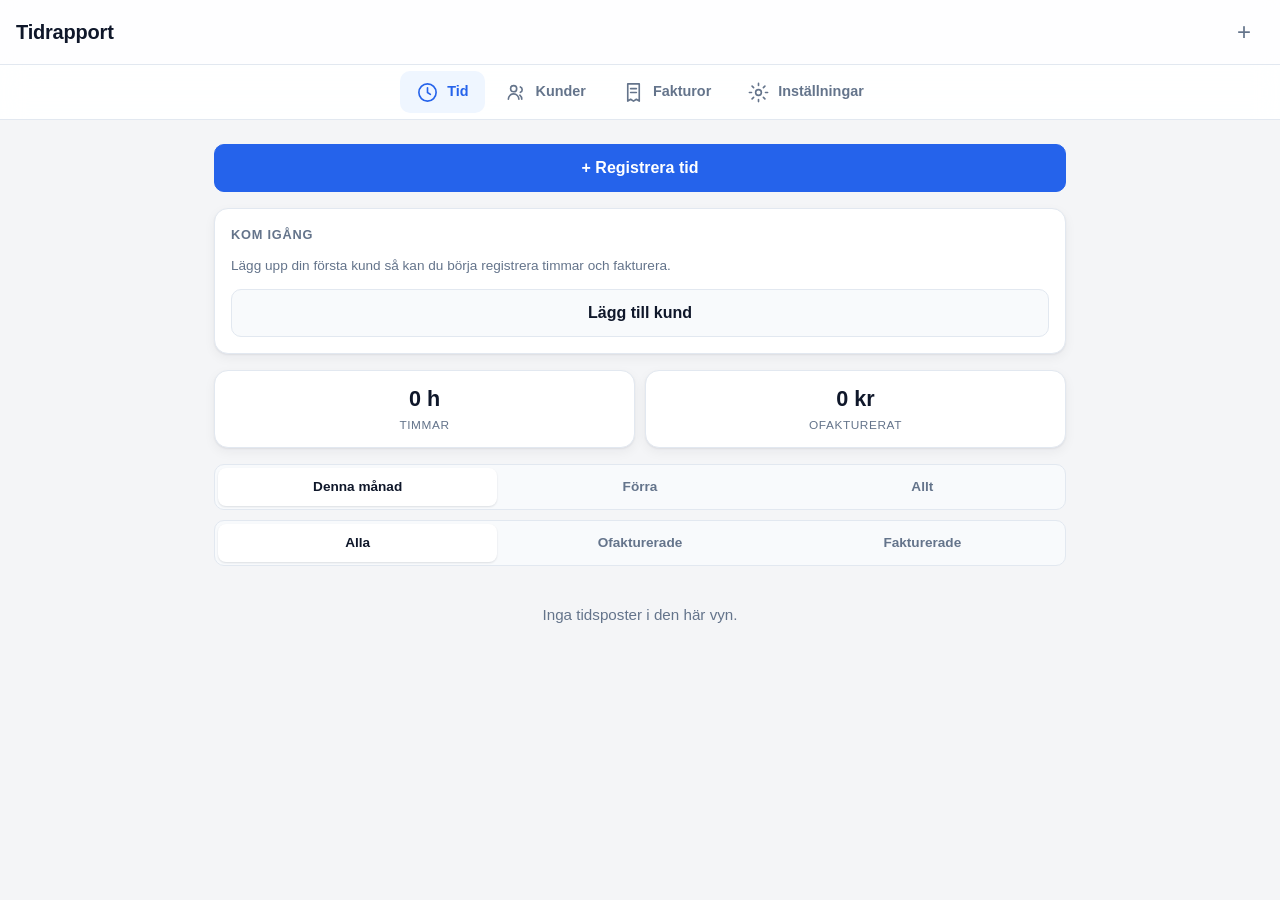
==== index.html @ 3a2ea1b3 "Fakturering: mobilanpassad tidrapport och fakturering Fristaende webbapp utan bygge eller backend. D" ====
<!DOCTYPE html>
<html lang="sv">
<head>
<meta charset="utf-8">
<meta name="viewport" content="width=device-width, initial-scale=1, viewport-fit=cover">
<meta name="theme-color" content="#0f172a">
<meta name="mobile-web-app-capable" content="yes">
<meta name="apple-mobile-web-app-capable" content="yes">
<meta name="apple-mobile-web-app-status-bar-style" content="black-translucent">
<meta name="apple-mobile-web-app-title" content="Fakturering">
<title>Fakturering</title>
<link rel="manifest" href="manifest.json">
<link rel="icon" href="data:image/svg+xml,<svg xmlns='http://www.w3.org/2000/svg' viewBox='0 0 64 64'><rect width='64' height='64' rx='14' fill='%232563eb'/><text x='32' y='45' font-size='38' font-family='sans-serif' font-weight='700' fill='white' text-anchor='middle'>F</text></svg>">
<link rel="stylesheet" href="css/styles.css">
</head>
<body>

<header class="topbar no-print">
  <h1 class="topbar-title" id="topbar-title">Tidrapport</h1>
  <div class="topbar-actions" id="topbar-actions"></div>
</header>

<main id="main" class="no-print"></main>

<nav class="bottomnav no-print" id="tabs">
  <button class="tab" data-view="time" type="button">
    <svg viewBox="0 0 24 24" aria-hidden="true"><circle cx="12" cy="12" r="9"/><path d="M12 7v5l3 2"/></svg>
    <span>Tid</span>
  </button>
  <button class="tab" data-view="clients" type="button">
    <svg viewBox="0 0 24 24" aria-hidden="true"><circle cx="9" cy="8" r="3.2"/><path d="M3.5 19a5.5 5.5 0 0 1 11 0"/><path d="M16 6.2a3 3 0 0 1 0 5.6"/><path d="M17.5 19a5.4 5.4 0 0 0-2-4.2"/></svg>
    <span>Kunder</span>
  </button>
  <button class="tab" data-view="invoices" type="button">
    <svg viewBox="0 0 24 24" aria-hidden="true"><path d="M6 3h12v18l-3-2-3 2-3-2-3 2z"/><path d="M9 8h6M9 12h6"/></svg>
    <span>Fakturor</span>
  </button>
  <button class="tab" data-view="settings" type="button">
    <svg viewBox="0 0 24 24" aria-hidden="true"><circle cx="12" cy="12" r="3"/><path d="M12 2.5v2.2M12 19.3v2.2M21.5 12h-2.2M4.7 12H2.5M18.7 5.3l-1.6 1.6M6.9 17.1l-1.6 1.6M18.7 18.7l-1.6-1.6M6.9 6.9L5.3 5.3"/></svg>
    <span>Inställningar</span>
  </button>
</nav>

<!-- Fakturan renderas hit och är det enda som syns vid utskrift -->
<div id="print-area"></div>

<div id="sheet" class="sheet no-print" hidden>
  <div class="sheet-backdrop" data-close-sheet></div>
  <div class="sheet-panel" role="dialog" aria-modal="true">
    <div class="sheet-head">
      <h2 id="sheet-title"></h2>
      <button class="icon-btn" type="button" data-close-sheet aria-label="Stäng">&times;</button>
    </div>
    <div class="sheet-body" id="sheet-body"></div>
  </div>
</div>

<div id="toast" class="toast no-print" hidden></div>

<script src="js/store.js"></script>
<script src="js/ui.js"></script>
<script src="js/view-time.js"></script>
<script src="js/view-clients.js"></script>
<script src="js/view-invoices.js"></script>
<script src="js/view-settings.js"></script>
<script src="js/app.js"></script>
</body>
</html>
---- css/styles.css ----
/* styles.css - mobil först, skalar upp till desktop. */

:root {
  --bg: #f4f5f7;
  --surface: #ffffff;
  --surface-2: #f8fafc;
  --border: #e2e8f0;
  --text: #0f172a;
  --muted: #64748b;
  --accent: #2563eb;
  --accent-ink: #ffffff;
  --accent-soft: #eff6ff;
  --danger: #dc2626;
  --danger-soft: #fef2f2;
  --ok: #059669;
  --ok-soft: #ecfdf5;
  --warn: #b45309;
  --warn-soft: #fffbeb;
  --radius: 14px;
  --radius-sm: 10px;
  --shadow: 0 1px 2px rgba(15, 23, 42, .06), 0 4px 12px rgba(15, 23, 42, .05);
  --tap: 48px;
  --safe-b: env(safe-area-inset-bottom, 0px);
  --safe-t: env(safe-area-inset-top, 0px);
  --nav-h: 62px;
}

@media (prefers-color-scheme: dark) {
  :root {
    --bg: #0b1120;
    --surface: #151d2e;
    --surface-2: #1b2438;
    --border: #2a3550;
    --text: #e7ecf5;
    --muted: #93a1bb;
    --accent: #4f8cff;
    --accent-ink: #06101f;
    --accent-soft: #16233d;
    --danger: #f87171;
    --danger-soft: #2c1618;
    --ok: #34d399;
    --ok-soft: #10241d;
    --warn: #fbbf24;
    --warn-soft: #2a2210;
    --shadow: 0 1px 2px rgba(0, 0, 0, .4), 0 6px 18px rgba(0, 0, 0, .3);
  }
}

* { box-sizing: border-box; }

html { -webkit-text-size-adjust: 100%; }

body {
  margin: 0;
  background: var(--bg);
  color: var(--text);
  font: 16px/1.5 -apple-system, BlinkMacSystemFont, "Segoe UI", Roboto, "Helvetica Neue", Arial, sans-serif;
  -webkit-font-smoothing: antialiased;
  overscroll-behavior-y: contain;
}

h1, h2, h3 { margin: 0; font-weight: 650; letter-spacing: -.01em; }

/* ---------- Topbar ---------- */

.topbar {
  position: sticky;
  top: 0;
  z-index: 30;
  display: flex;
  align-items: center;
  justify-content: space-between;
  gap: 12px;
  padding: calc(var(--safe-t) + 12px) 16px 12px;
  background: color-mix(in srgb, var(--surface) 88%, transparent);
  backdrop-filter: saturate(180%) blur(12px);
  border-bottom: 1px solid var(--border);
}

.topbar-title { font-size: 1.25rem; }

.topbar-actions { display: flex; gap: 8px; }

/* ---------- Layout ---------- */

main {
  padding: 16px 16px calc(var(--nav-h) + var(--safe-b) + 24px);
  max-width: 900px;
  margin: 0 auto;
}

.card {
  background: var(--surface);
  border: 1px solid var(--border);
  border-radius: var(--radius);
  box-shadow: var(--shadow);
  padding: 16px;
  margin-bottom: 16px;
}

.card-title {
  font-size: .8rem;
  font-weight: 700;
  text-transform: uppercase;
  letter-spacing: .06em;
  color: var(--muted);
  margin-bottom: 12px;
}

.section-title {
  font-size: .8rem;
  font-weight: 700;
  text-transform: uppercase;
  letter-spacing: .06em;
  color: var(--muted);
  margin: 22px 4px 10px;
}

.muted { color: var(--muted); }
.small { font-size: .85rem; }
.right { text-align: right; }
.nowrap { white-space: nowrap; }

.empty {
  text-align: center;
  color: var(--muted);
  padding: 28px 16px;
  font-size: .95rem;
}

/* ---------- Formulär ---------- */

.field { margin-bottom: 14px; }

.field > label {
  display: block;
  font-size: .82rem;
  font-weight: 600;
  color: var(--muted);
  margin-bottom: 6px;
}

input[type="text"], input[type="date"], input[type="number"], input[type="email"],
input[type="tel"], input[type="search"], select, textarea {
  width: 100%;
  min-height: var(--tap);
  padding: 11px 12px;
  font: inherit;
  font-size: 16px; /* hindrar iOS från att zooma vid fokus */
  color: var(--text);
  background: var(--surface-2);
  border: 1px solid var(--border);
  border-radius: var(--radius-sm);
  appearance: none;
}

textarea { min-height: 84px; resize: vertical; line-height: 1.45; }

select {
  background-image: url("data:image/svg+xml,%3Csvg xmlns='http://www.w3.org/2000/svg' viewBox='0 0 12 8'%3E%3Cpath d='M1 1.5 6 6.5l5-5' stroke='%2364748b' stroke-width='1.6' fill='none' stroke-linecap='round'/%3E%3C/svg%3E");
  background-repeat: no-repeat;
  background-position: right 14px center;
  background-size: 12px;
  padding-right: 38px;
}

input:focus, select:focus, textarea:focus {
  outline: none;
  border-color: var(--accent);
  box-shadow: 0 0 0 3px color-mix(in srgb, var(--accent) 22%, transparent);
}

.row { display: flex; gap: 10px; }
.row > * { flex: 1; min-width: 0; }

.check {
  display: flex;
  align-items: center;
  gap: 10px;
  min-height: var(--tap);
  font-size: .95rem;
}

.check input { width: 22px; height: 22px; min-height: 0; flex: 0 0 auto; accent-color: var(--accent); }

/* ---------- Knappar ---------- */

.btn {
  display: inline-flex;
  align-items: center;
  justify-content: center;
  gap: 8px;
  min-height: var(--tap);
  padding: 0 18px;
  font: inherit;
  font-weight: 600;
  color: var(--text);
  background: var(--surface-2);
  border: 1px solid var(--border);
  border-radius: var(--radius-sm);
  cursor: pointer;
  -webkit-tap-highlight-color: transparent;
  touch-action: manipulation;
}

.btn:active { transform: scale(.985); }

.btn-primary {
  background: var(--accent);
  border-color: var(--accent);
  color: var(--accent-ink);
}

.btn-danger { color: var(--danger); border-color: color-mix(in srgb, var(--danger) 40%, var(--border)); background: var(--danger-soft); }
.btn-ghost { background: transparent; border-color: transparent; }
.btn-block { display: flex; width: 100%; }
.btn-sm { min-height: 38px; padding: 0 12px; font-size: .85rem; }
.btn:disabled { opacity: .45; cursor: not-allowed; }

.btn-row { display: flex; gap: 10px; flex-wrap: wrap; }
.btn-row > .btn { flex: 1 1 auto; }

.icon-btn {
  display: inline-flex;
  align-items: center;
  justify-content: center;
  width: 40px;
  height: 40px;
  font-size: 1.5rem;
  line-height: 1;
  color: var(--muted);
  background: transparent;
  border: none;
  border-radius: 10px;
  cursor: pointer;
}

/* Snabbknappar för timmar */
.quick {
  display: flex;
  gap: 6px;
  margin-top: 8px;
}

.quick button {
  flex: 1 1 0;
  min-width: 0;
  min-height: 44px;
  padding: 0 4px;
  font: inherit;
  font-weight: 600;
  font-size: .88rem;
  color: var(--accent);
  background: var(--accent-soft);
  border: 1px solid color-mix(in srgb, var(--accent) 25%, transparent);
  border-radius: var(--radius-sm);
  cursor: pointer;
  white-space: nowrap;
}

/* Periodknappar har text i stället för siffror och får ta den plats de behöver */
.quick-periods button {
  flex: 1 1 auto;
  padding: 0 10px;
  font-size: .82rem;
}

/* Rensa-knappen ska inte se ut som en snabbknapp för timmar */
.quick button[data-clear] {
  flex: 0 0 46px;
  color: var(--muted);
  background: var(--surface-2);
  border-color: var(--border);
}

/* Segmenterad kontroll (filter) */
.seg {
  display: flex;
  background: var(--surface-2);
  border: 1px solid var(--border);
  border-radius: var(--radius-sm);
  padding: 3px;
  gap: 3px;
}

.seg button {
  flex: 1;
  min-height: 38px;
  font: inherit;
  font-size: .85rem;
  font-weight: 600;
  color: var(--muted);
  background: transparent;
  border: none;
  border-radius: 8px;
  cursor: pointer;
  white-space: nowrap;
}

.seg button[aria-pressed="true"] {
  background: var(--surface);
  color: var(--text);
  box-shadow: 0 1px 2px rgba(15, 23, 42, .12);
}

/* ---------- Listor ---------- */

.list { display: flex; flex-direction: column; gap: 10px; }

.item {
  display: block;
  width: 100%;
  text-align: left;
  font: inherit;
  color: inherit;
  background: var(--surface);
  border: 1px solid var(--border);
  border-radius: var(--radius);
  box-shadow: var(--shadow);
  padding: 13px 14px;
  cursor: pointer;
  -webkit-tap-highlight-color: transparent;
}

.item:active { background: var(--surface-2); }

.item-top {
  display: flex;
  align-items: baseline;
  justify-content: space-between;
  gap: 10px;
}

.item-title { font-weight: 650; }
.item-amount { font-weight: 700; font-variant-numeric: tabular-nums; white-space: nowrap; }

.item-sub {
  display: flex;
  align-items: center;
  gap: 8px;
  flex-wrap: wrap;
  color: var(--muted);
  font-size: .84rem;
  margin-top: 3px;
}

.item-comment {
  margin-top: 7px;
  font-size: .92rem;
  color: var(--text);
  white-space: pre-wrap;
  overflow-wrap: anywhere;
}

.dot { color: var(--border); }

/* ---------- Badges ---------- */

.badge {
  display: inline-block;
  padding: 2px 8px;
  border-radius: 999px;
  font-size: .72rem;
  font-weight: 700;
  letter-spacing: .02em;
  white-space: nowrap;
}

.badge-ok { background: var(--ok-soft); color: var(--ok); }
.badge-warn { background: var(--warn-soft); color: var(--warn); }
.badge-muted { background: var(--surface-2); color: var(--muted); }
.badge-accent { background: var(--accent-soft); color: var(--accent); }
.badge-danger { background: var(--danger-soft); color: var(--danger); }

/* ---------- Summering ---------- */

.totals {
  background: var(--surface);
  border: 1px solid var(--border);
  border-radius: var(--radius);
  box-shadow: var(--shadow);
  padding: 14px 16px;
  margin-bottom: 16px;
}

.totals-row {
  display: flex;
  justify-content: space-between;
  gap: 12px;
  padding: 4px 0;
  font-variant-numeric: tabular-nums;
}

.totals-row.grand {
  border-top: 1px solid var(--border);
  margin-top: 8px;
  padding-top: 10px;
  font-weight: 700;
  font-size: 1.05rem;
}

.stats { display: flex; gap: 10px; margin-bottom: 16px; }

.stat {
  flex: 1;
  background: var(--surface);
  border: 1px solid var(--border);
  border-radius: var(--radius);
  box-shadow: var(--shadow);
  padding: 12px;
  text-align: center;
}

.stat-value { font-size: 1.35rem; font-weight: 700; font-variant-numeric: tabular-nums; }
.stat-label { font-size: .74rem; color: var(--muted); text-transform: uppercase; letter-spacing: .05em; margin-top: 2px; }

/* ---------- Bottenmeny ---------- */

.bottomnav {
  position: fixed;
  left: 0;
  right: 0;
  bottom: 0;
  z-index: 40;
  display: flex;
  padding-bottom: var(--safe-b);
  background: color-mix(in srgb, var(--surface) 92%, transparent);
  backdrop-filter: saturate(180%) blur(12px);
  border-top: 1px solid var(--border);
}

.bottomnav .tab {
  flex: 1;
  display: flex;
  flex-direction: column;
  align-items: center;
  justify-content: center;
  gap: 3px;
  height: var(--nav-h);
  font: inherit;
  font-size: .68rem;
  font-weight: 600;
  color: var(--muted);
  background: none;
  border: none;
  cursor: pointer;
  -webkit-tap-highlight-color: transparent;
}

.bottomnav .tab svg {
  width: 23px;
  height: 23px;
  fill: none;
  stroke: currentColor;
  stroke-width: 1.7;
  stroke-linecap: round;
  stroke-linejoin: round;
}

.bottomnav .tab[aria-current="page"] { color: var(--accent); }

/* ---------- Bottom sheet ---------- */

.sheet { position: fixed; inset: 0; z-index: 60; }

.sheet-backdrop { position: absolute; inset: 0; background: rgba(15, 23, 42, .45); }

.sheet-panel {
  position: absolute;
  left: 0;
  right: 0;
  bottom: 0;
  max-height: 92vh;
  display: flex;
  flex-direction: column;
  background: var(--surface);
  border-radius: 20px 20px 0 0;
  animation: sheet-up .22s ease-out;
}

@keyframes sheet-up { from { transform: translateY(100%); } }

@media (prefers-reduced-motion: reduce) {
  .sheet-panel { animation: none; }
}

.sheet-head {
  display: flex;
  align-items: center;
  justify-content: space-between;
  gap: 12px;
  padding: 14px 12px 12px 18px;
  border-bottom: 1px solid var(--border);
}

.sheet-head h2 { font-size: 1.05rem; }

.sheet-body {
  padding: 16px 16px calc(var(--safe-b) + 20px);
  overflow-y: auto;
  -webkit-overflow-scrolling: touch;
}

/* ---------- Toast ---------- */

.toast {
  position: fixed;
  left: 50%;
  transform: translateX(-50%);
  bottom: calc(var(--nav-h) + var(--safe-b) + 16px);
  z-index: 80;
  max-width: calc(100vw - 32px);
  padding: 11px 18px;
  background: #0f172a;
  color: #fff;
  border-radius: 999px;
  font-size: .9rem;
  font-weight: 600;
  box-shadow: 0 8px 24px rgba(0, 0, 0, .3);
}

.toast.err { background: var(--danger); }

/* ---------- Faktura (skärm + utskrift) ---------- */

#print-area { display: none; }

.invoice {
  background: #fff;
  color: #0f172a;
  padding: 16px;
  border-radius: var(--radius);
  border: 1px solid var(--border);
  font-size: .9rem;
}

.inv-head { display: flex; justify-content: space-between; gap: 18px; flex-wrap: wrap; }
.inv-head h2 { font-size: 1.5rem; letter-spacing: -.02em; }
.inv-from { font-size: .82rem; line-height: 1.5; }
.inv-meta { font-size: .82rem; line-height: 1.7; }
.inv-meta b { display: inline-block; min-width: 110px; }

.inv-parties { display: flex; gap: 24px; flex-wrap: wrap; margin: 22px 0 16px; }
.inv-party { flex: 1 1 220px; }
.inv-party .lbl { font-size: .68rem; text-transform: uppercase; letter-spacing: .08em; color: #64748b; margin-bottom: 4px; }

/* På mobilskärm får tabellen skrolla i sidled i stället för att klippas. */
.inv-table-wrap {
  margin-top: 10px;
  overflow-x: auto;
  -webkit-overflow-scrolling: touch;
}

.inv-table { width: 100%; min-width: 480px; border-collapse: collapse; font-size: .84rem; }
.inv-table th {
  text-align: left;
  font-size: .68rem;
  text-transform: uppercase;
  letter-spacing: .06em;
  color: #64748b;
  border-bottom: 1.5px solid #cbd5e1;
  padding: 7px 6px;
}
.inv-table td { padding: 7px 6px; border-bottom: 1px solid #e2e8f0; vertical-align: top; }
.inv-table .num { text-align: right; font-variant-numeric: tabular-nums; white-space: nowrap; }
.inv-table .desc { overflow-wrap: break-word; }

.inv-sum { margin-left: auto; margin-top: 14px; width: 260px; max-width: 100%; font-size: .86rem; }
.inv-sum-row { display: flex; justify-content: space-between; padding: 4px 6px; font-variant-numeric: tabular-nums; }
.inv-sum-row.total { border-top: 1.5px solid #cbd5e1; margin-top: 5px; padding-top: 9px; font-weight: 700; font-size: 1rem; }

.inv-foot {
  margin-top: 26px;
  padding-top: 14px;
  border-top: 1px solid #e2e8f0;
  font-size: .76rem;
  color: #475569;
  line-height: 1.6;
  display: flex;
  gap: 24px;
  flex-wrap: wrap;
}
.inv-foot > div { flex: 1 1 180px; }

.inv-note { margin-top: 14px; font-size: .82rem; white-space: pre-wrap; }

/* ---------- Desktop ---------- */

@media (min-width: 768px) {
  main { padding: 24px 24px 40px; }

  .bottomnav {
    position: sticky;
    top: 0;
    bottom: auto;
    justify-content: center;
    gap: 4px;
    padding: 6px 12px;
    border-top: none;
    border-bottom: 1px solid var(--border);
    order: -1;
  }

  .bottomnav .tab {
    flex: 0 0 auto;
    flex-direction: row;
    gap: 8px;
    height: 42px;
    padding: 0 16px;
    border-radius: 10px;
    font-size: .9rem;
  }

  .bottomnav .tab[aria-current="page"] { background: var(--accent-soft); }

  body { display: flex; flex-direction: column; min-height: 100vh; }
  .topbar { order: -2; }
  main { order: 1; width: 100%; }

  .toast { bottom: 24px; }

  .sheet-panel {
    left: 50%;
    bottom: auto;
    top: 50%;
    transform: translate(-50%, -50%);
    width: min(620px, calc(100vw - 48px));
    max-height: 86vh;
    border-radius: 18px;
    animation: none;
  }

  .invoice { padding: 40px; }
}

/* ---------- Utskrift ---------- */

@media print {
  .no-print, .topbar, .bottomnav, main, .toast, .sheet { display: none !important; }

  body { background: #fff; }

  #print-area { display: block !important; }

  .invoice {
    border: none;
    border-radius: 0;
    padding: 0;
    font-size: 10.5pt;
    color: #000;
  }

  .inv-table-wrap { overflow: visible; }
  .inv-table { min-width: 0; page-break-inside: auto; }
  .inv-table tr { page-break-inside: avoid; }
  .inv-sum, .inv-foot { page-break-inside: avoid; }

  @page { margin: 16mm; }
}
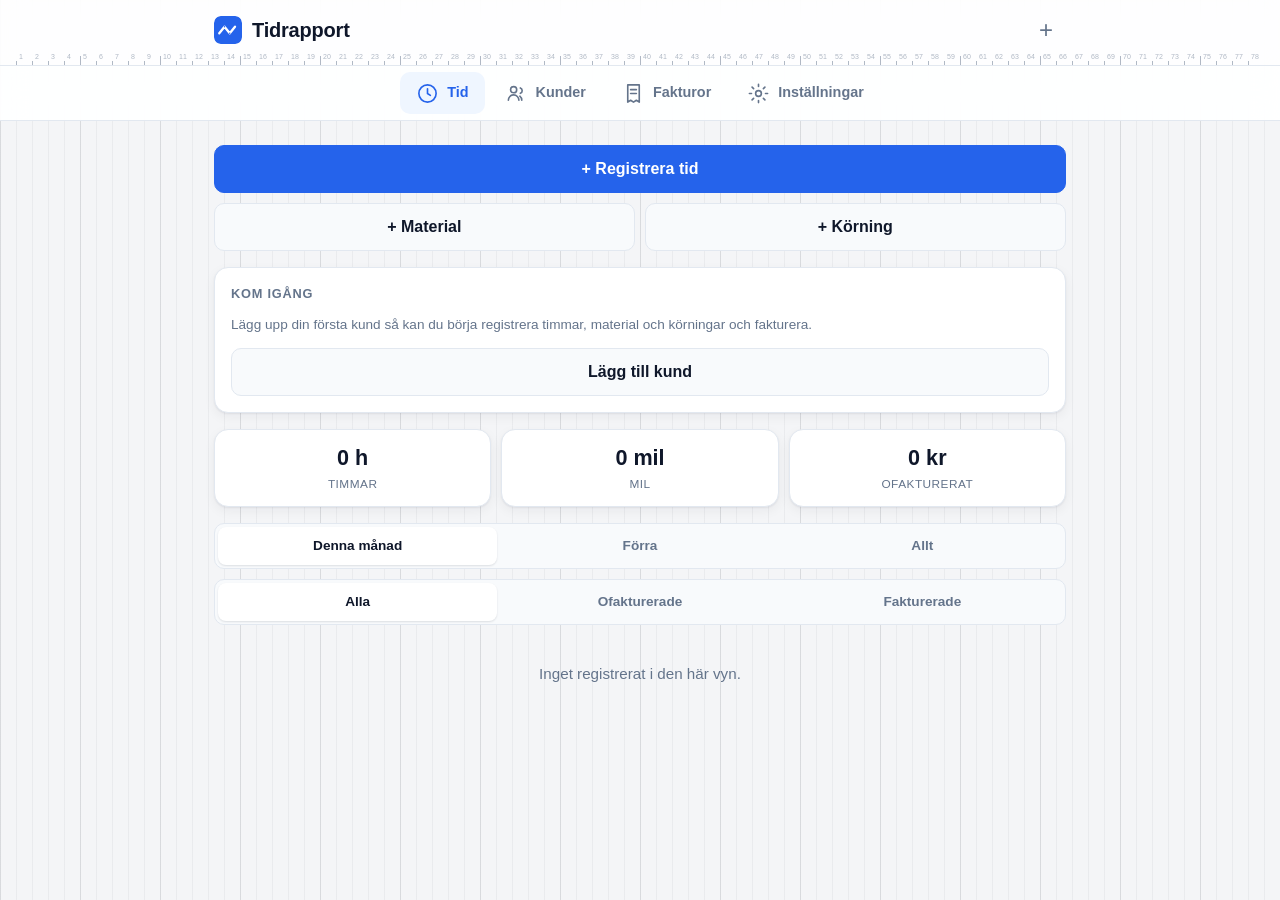
==== commit 0f190b31: "Ge appen tumstockens ansikte: markesikon och genomgaende linjal Headern har fatt appmarket och en li" ====
--- a/index.html
+++ b/index.html
@@ -7,17 +7,23 @@
 <meta name="mobile-web-app-capable" content="yes">
 <meta name="apple-mobile-web-app-capable" content="yes">
 <meta name="apple-mobile-web-app-status-bar-style" content="black-translucent">
-<meta name="apple-mobile-web-app-title" content="Fakturering">
-<title>Fakturering</title>
+<meta name="apple-mobile-web-app-title" content="Timstock">
+<meta name="description" content="Timmar, kommentarer och fakturor — ute på fältet.">
+<title>Timstock</title>
 <link rel="manifest" href="manifest.json">
-<link rel="icon" href="data:image/svg+xml,<svg xmlns='http://www.w3.org/2000/svg' viewBox='0 0 64 64'><rect width='64' height='64' rx='14' fill='%232563eb'/><text x='32' y='45' font-size='38' font-family='sans-serif' font-weight='700' fill='white' text-anchor='middle'>F</text></svg>">
+<link rel="icon" href="icon.svg" type="image/svg+xml">
+<link rel="apple-touch-icon" href="icon.svg">
 <link rel="stylesheet" href="css/styles.css">
 </head>
 <body>
 
 <header class="topbar no-print">
-  <h1 class="topbar-title" id="topbar-title">Tidrapport</h1>
-  <div class="topbar-actions" id="topbar-actions"></div>
+  <div class="topbar-row">
+    <img class="topbar-mark" src="icon.svg" alt="" width="28" height="28">
+    <h1 class="topbar-title" id="topbar-title">Tidrapport</h1>
+    <div class="topbar-actions" id="topbar-actions"></div>
+  </div>
+  <div class="topbar-ruler" id="topbar-ruler" aria-hidden="true"></div>
 </header>
 
 <main id="main" class="no-print"></main>
--- a/css/styles.css
+++ b/css/styles.css
@@ -19,6 +19,8 @@
   --radius: 14px;
   --radius-sm: 10px;
   --shadow: 0 1px 2px rgba(15, 23, 42, .06), 0 4px 12px rgba(15, 23, 42, .05);
+  --rule: rgba(15, 23, 42, .045);
+  --rule-strong: rgba(15, 23, 42, .08);
   --tap: 48px;
   --safe-b: env(safe-area-inset-bottom, 0px);
   --safe-t: env(safe-area-inset-top, 0px);
@@ -42,6 +44,8 @@
     --ok-soft: #10241d;
     --warn: #fbbf24;
     --warn-soft: #2a2210;
+    --rule: rgba(231, 236, 245, .04);
+    --rule-strong: rgba(231, 236, 245, .075);
     --shadow: 0 1px 2px rgba(0, 0, 0, .4), 0 6px 18px rgba(0, 0, 0, .3);
   }
 }
@@ -50,9 +54,18 @@
 
 html { -webkit-text-size-adjust: 100%; }
 
+/* Tumstocksstrecken fortsätter ner genom sidan. Samma indelning som linjalen
+   i headern: 23 fält, vart femte streck kraftigare. Fäst mot vyn så att
+   linjerna står stilla när innehållet rullar. */
 body {
   margin: 0;
-  background: var(--bg);
+  background-color: var(--bg);
+  background-image:
+    linear-gradient(to right, var(--rule-strong) 0 1px, transparent 1px),
+    linear-gradient(to right, var(--rule) 0 1px, transparent 1px);
+  background-size: 80px 100%, 16px 100%;
+  background-position: 80px 0, 16px 0;
+  background-attachment: fixed;
   color: var(--text);
   font: 16px/1.5 -apple-system, BlinkMacSystemFont, "Segoe UI", Roboto, "Helvetica Neue", Arial, sans-serif;
   -webkit-font-smoothing: antialiased;
@@ -67,19 +80,62 @@
   position: sticky;
   top: 0;
   z-index: 30;
-  display: flex;
-  align-items: center;
-  justify-content: space-between;
-  gap: 12px;
-  padding: calc(var(--safe-t) + 12px) 16px 12px;
+  padding: calc(var(--safe-t) + 10px) 0 0;
   background: color-mix(in srgb, var(--surface) 88%, transparent);
   backdrop-filter: saturate(180%) blur(12px);
   border-bottom: 1px solid var(--border);
 }
 
-.topbar-title { font-size: 1.25rem; }
+.topbar-row {
+  display: flex;
+  align-items: center;
+  gap: 10px;
+  padding: 0 16px 3px;
+}
+
+.topbar-mark { flex: 0 0 auto; border-radius: 7px; display: block; }
+
+.topbar-title { flex: 1; font-size: 1.25rem; min-width: 0; }
 
 .topbar-actions { display: flex; gap: 8px; }
+
+/* Tumstocksskala längs nederkanten — samma indelning som bakgrundens streck,
+   så att headern blir toppen på en genomgående skala. Ren dekor. */
+.topbar-ruler {
+  display: flex;
+  height: 12px;
+  padding: 0 16px;
+  opacity: .5;
+  overflow: hidden;
+}
+
+/* Fast delning om 16 px — hur lång linjalen blir avgörs av skärmen,
+   precis som när man viker ut en tumstock. */
+.topbar-ruler span {
+  position: relative;
+  flex: 0 0 16px;
+  width: 16px;
+  padding: 0 0 5px 3px;
+  align-self: flex-end;
+  font-size: 7px;
+  line-height: 1;
+  color: var(--muted);
+  font-variant-numeric: tabular-nums;
+}
+
+/* Strecken går ned till headerns underkant, som mätkanten på en tumstock. */
+.topbar-ruler span::before {
+  content: '';
+  position: absolute;
+  left: 0;
+  bottom: 0;
+  width: 1px;
+  height: 4px;
+  background: var(--muted);
+}
+
+/* Var femte streck är längre, precis som på en riktig. */
+.topbar-ruler span:nth-child(5n)::before { height: 9px; }
 
 /* ---------- Layout ---------- */
 
@@ -371,6 +427,13 @@
 .badge-muted { background: var(--surface-2); color: var(--muted); }
 .badge-accent { background: var(--accent-soft); color: var(--accent); }
 .badge-danger { background: var(--danger-soft); color: var(--danger); }
+.badge-material { background: var(--warn-soft); color: var(--warn); }
+.badge-trip { background: var(--ok-soft); color: var(--ok); }
+.badge-fixed { background: var(--accent-soft); color: var(--accent); }
+.badge-ata { background: var(--warn-soft); color: var(--warn); border: 1px solid currentColor; }
+
+.ok-text { color: var(--ok); font-weight: 600; }
+.warn-text { color: var(--danger); font-weight: 600; }
 
 /* ---------- Summering ---------- */
 
@@ -399,20 +462,45 @@
   font-size: 1.05rem;
 }
 
-.stats { display: flex; gap: 10px; margin-bottom: 16px; }
+.stats { display: flex; gap: 8px; margin-bottom: 16px; }
 
 .stat {
   flex: 1;
+  min-width: 0;
   background: var(--surface);
   border: 1px solid var(--border);
   border-radius: var(--radius);
   box-shadow: var(--shadow);
-  padding: 12px;
+  padding: 11px 6px;
   text-align: center;
 }
 
-.stat-value { font-size: 1.35rem; font-weight: 700; font-variant-numeric: tabular-nums; }
-.stat-label { font-size: .74rem; color: var(--muted); text-transform: uppercase; letter-spacing: .05em; margin-top: 2px; }
+.stat-value { font-size: 1.05rem; font-weight: 700; font-variant-numeric: tabular-nums; }
+.stat-label { font-size: .68rem; color: var(--muted); text-transform: uppercase; letter-spacing: .04em; margin-top: 2px; }
+
+/* Hopfällbar hjälpberäkning i materialformuläret */
+.calc {
+  border: 1px solid var(--border);
+  border-radius: var(--radius-sm);
+  background: var(--surface-2);
+  padding: 0 12px;
+  margin-bottom: 14px;
+}
+
+.calc > summary {
+  min-height: var(--tap);
+  display: flex;
+  align-items: center;
+  font-size: .9rem;
+  font-weight: 600;
+  color: var(--accent);
+  cursor: pointer;
+  list-style: none;
+}
+
+.calc > summary::-webkit-details-marker { display: none; }
+.calc > summary::before { content: '+'; margin-right: 8px; font-size: 1.1rem; }
+.calc[open] > summary::before { content: '−'; }
 
 /* ---------- Bottenmeny ---------- */
 
@@ -589,6 +677,21 @@
 @media (min-width: 768px) {
   main { padding: 24px 24px 40px; }
 
+  /* Rubriken följer innehållets bredd. Linjalen fortsätter över hela skärmen
+     så att den håller sig i takt med bakgrundens streck. */
+  .topbar-row {
+    width: 100%;
+    max-width: 900px;
+    margin: 0 auto;
+    padding-left: 24px;
+    padding-right: 24px;
+  }
+
+  .stats { gap: 10px; }
+  .stat { padding: 12px; }
+  .stat-value { font-size: 1.35rem; }
+  .stat-label { font-size: .74rem; }
+
   .bottomnav {
     position: sticky;
     top: 0;
@@ -638,7 +741,7 @@
 @media print {
   .no-print, .topbar, .bottomnav, main, .toast, .sheet { display: none !important; }
 
-  body { background: #fff; }
+  body { background: #fff; background-image: none; }
 
   #print-area { display: block !important; }
 
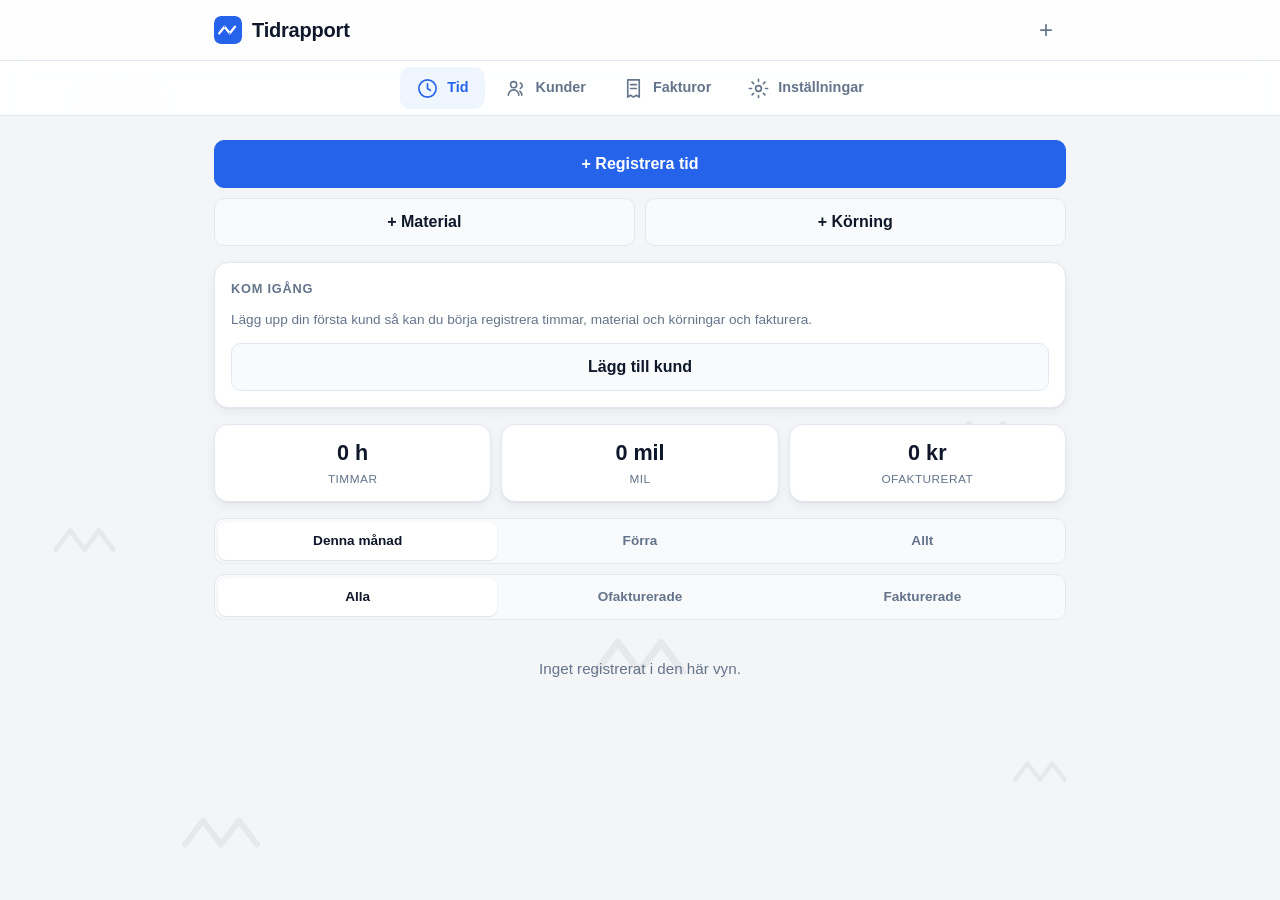
==== commit 1b7603fa: "Byt ut linjalen mot svavande tumstockar i bakgrunden Linjalskalan i headern och strecken genom sidan" ====
--- a/index.html
+++ b/index.html
@@ -17,13 +17,14 @@
 </head>
 <body>
 
+<div class="backdrop no-print" id="backdrop" aria-hidden="true"></div>
+
 <header class="topbar no-print">
   <div class="topbar-row">
     <img class="topbar-mark" src="icon.svg" alt="" width="28" height="28">
     <h1 class="topbar-title" id="topbar-title">Tidrapport</h1>
     <div class="topbar-actions" id="topbar-actions"></div>
   </div>
-  <div class="topbar-ruler" id="topbar-ruler" aria-hidden="true"></div>
 </header>
 
 <main id="main" class="no-print"></main>
--- a/css/styles.css
+++ b/css/styles.css
@@ -19,8 +19,7 @@
   --radius: 14px;
   --radius-sm: 10px;
   --shadow: 0 1px 2px rgba(15, 23, 42, .06), 0 4px 12px rgba(15, 23, 42, .05);
-  --rule: rgba(15, 23, 42, .045);
-  --rule-strong: rgba(15, 23, 42, .08);
+  --backdrop-ink: rgba(15, 23, 42, .055);
   --tap: 48px;
   --safe-b: env(safe-area-inset-bottom, 0px);
   --safe-t: env(safe-area-inset-top, 0px);
@@ -44,28 +43,23 @@
     --ok-soft: #10241d;
     --warn: #fbbf24;
     --warn-soft: #2a2210;
-    --rule: rgba(231, 236, 245, .04);
-    --rule-strong: rgba(231, 236, 245, .075);
+    --backdrop-ink: rgba(231, 236, 245, .06);
     --shadow: 0 1px 2px rgba(0, 0, 0, .4), 0 6px 18px rgba(0, 0, 0, .3);
   }
 }
 
 * { box-sizing: border-box; }
 
-html { -webkit-text-size-adjust: 100%; }
-
-/* Tumstocksstrecken fortsätter ner genom sidan. Samma indelning som linjalen
-   i headern: 23 fält, vart femte streck kraftigare. Fäst mot vyn så att
-   linjerna står stilla när innehållet rullar. */
+/* Bakgrundsfärgen ligger på html så att tumstockarna kan placeras bakom
+   innehållet utan att målas över av body. */
+html {
+  -webkit-text-size-adjust: 100%;
+  background: var(--bg);
+}
+
 body {
   margin: 0;
-  background-color: var(--bg);
-  background-image:
-    linear-gradient(to right, var(--rule-strong) 0 1px, transparent 1px),
-    linear-gradient(to right, var(--rule) 0 1px, transparent 1px);
-  background-size: 80px 100%, 16px 100%;
-  background-position: 80px 0, 16px 0;
-  background-attachment: fixed;
+  background: transparent;
   color: var(--text);
   font: 16px/1.5 -apple-system, BlinkMacSystemFont, "Segoe UI", Roboto, "Helvetica Neue", Arial, sans-serif;
   -webkit-font-smoothing: antialiased;
@@ -80,7 +74,7 @@
   position: sticky;
   top: 0;
   z-index: 30;
-  padding: calc(var(--safe-t) + 10px) 0 0;
+  padding: calc(var(--safe-t) + 10px) 0 10px;
   background: color-mix(in srgb, var(--surface) 88%, transparent);
   backdrop-filter: saturate(180%) blur(12px);
   border-bottom: 1px solid var(--border);
@@ -90,7 +84,7 @@
   display: flex;
   align-items: center;
   gap: 10px;
-  padding: 0 16px 3px;
+  padding: 0 16px;
 }
 
 .topbar-mark { flex: 0 0 auto; border-radius: 7px; display: block; }
@@ -99,43 +93,35 @@
 
 .topbar-actions { display: flex; gap: 8px; }
 
-/* Tumstocksskala längs nederkanten — samma indelning som bakgrundens streck,
-   så att headern blir toppen på en genomgående skala. Ren dekor. */
-.topbar-ruler {
-  display: flex;
-  height: 12px;
-  padding: 0 16px;
-  opacity: .5;
+/* ---------- Bakgrund: svävande tumstockar ---------- */
+
+.backdrop {
+  position: fixed;
+  inset: 0;
+  z-index: -1;
   overflow: hidden;
-}
-
-/* Fast delning om 16 px — hur lång linjalen blir avgörs av skärmen,
-   precis som när man viker ut en tumstock. */
-.topbar-ruler span {
-  position: relative;
-  flex: 0 0 16px;
-  width: 16px;
-  padding: 0 0 5px 3px;
-  align-self: flex-end;
-  font-size: 7px;
-  line-height: 1;
-  color: var(--muted);
-  font-variant-numeric: tabular-nums;
-}
-
-/* Strecken går ned till headerns underkant, som mätkanten på en tumstock. */
-.topbar-ruler span::before {
-  content: '';
+  pointer-events: none;
+  color: var(--backdrop-ink);
+}
+
+.backdrop svg {
   position: absolute;
-  left: 0;
-  bottom: 0;
-  width: 1px;
-  height: 4px;
-  background: var(--muted);
-}
-
-/* Var femte streck är längre, precis som på en riktig. */
-.topbar-ruler span:nth-child(5n)::before { height: 9px; }
+  width: var(--w);
+  height: auto;
+  top: var(--y);
+  left: var(--x);
+  animation: drift var(--dur) var(--delay) ease-in-out infinite alternate;
+  will-change: transform;
+}
+
+@keyframes drift {
+  from { transform: rotate(var(--rot)) translateY(0); }
+  to { transform: rotate(calc(var(--rot) + 7deg)) translateY(-22px); }
+}
+
+@media (prefers-reduced-motion: reduce) {
+  .backdrop svg { animation: none; transform: rotate(var(--rot)); }
+}
 
 /* ---------- Layout ---------- */
 
@@ -741,7 +727,7 @@
 @media print {
   .no-print, .topbar, .bottomnav, main, .toast, .sheet { display: none !important; }
 
-  body { background: #fff; background-image: none; }
+  body { background: #fff; }
 
   #print-area { display: block !important; }
 
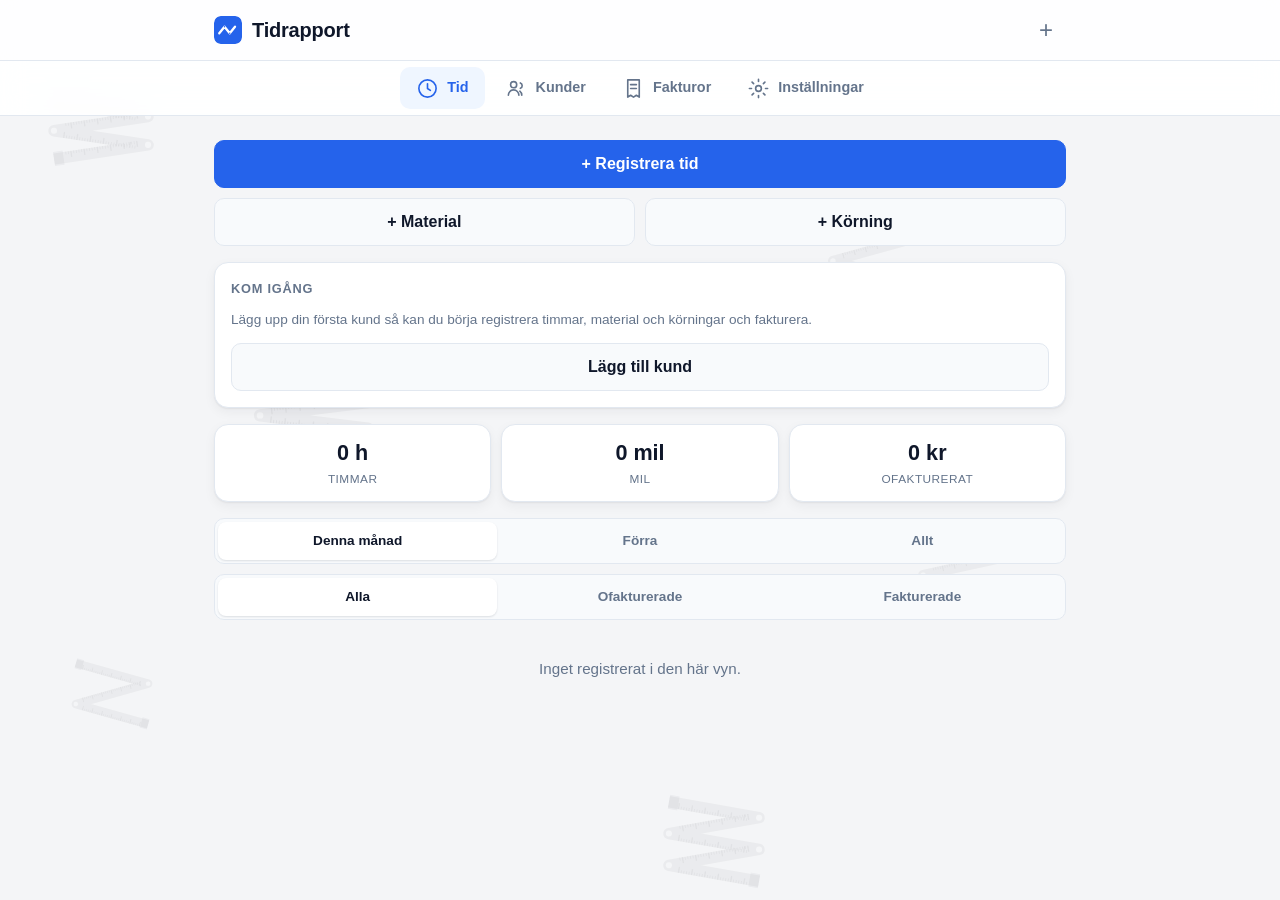
==== commit bf5a3376: "Skicka fakturan som PDF via sms och mejl Fakturan kunde bara skrivas ut - nu bygger appen en riktig " ====
--- a/index.html
+++ b/index.html
@@ -66,6 +66,7 @@
 
 <script src="js/store.js"></script>
 <script src="js/ui.js"></script>
+<script src="js/pdf.js"></script>
 <script src="js/view-time.js"></script>
 <script src="js/view-clients.js"></script>
 <script src="js/view-invoices.js"></script>
--- a/css/styles.css
+++ b/css/styles.css
@@ -19,7 +19,7 @@
   --radius: 14px;
   --radius-sm: 10px;
   --shadow: 0 1px 2px rgba(15, 23, 42, .06), 0 4px 12px rgba(15, 23, 42, .05);
-  --backdrop-ink: rgba(15, 23, 42, .055);
+  --backdrop-ink: rgba(15, 23, 42, .038);
   --tap: 48px;
   --safe-b: env(safe-area-inset-bottom, 0px);
   --safe-t: env(safe-area-inset-top, 0px);
@@ -43,12 +43,15 @@
     --ok-soft: #10241d;
     --warn: #fbbf24;
     --warn-soft: #2a2210;
-    --backdrop-ink: rgba(231, 236, 245, .06);
+    --backdrop-ink: rgba(231, 236, 245, .035);
     --shadow: 0 1px 2px rgba(0, 0, 0, .4), 0 6px 18px rgba(0, 0, 0, .3);
   }
 }
 
 * { box-sizing: border-box; }
+
+/* hidden-attributet ska alltid vinna, aven over regler som satter display. */
+[hidden] { display: none !important; }
 
 /* Bakgrundsfärgen ligger på html så att tumstockarna kan placeras bakom
    innehållet utan att målas över av body. */
@@ -417,6 +420,31 @@
 .badge-trip { background: var(--ok-soft); color: var(--ok); }
 .badge-fixed { background: var(--accent-soft); color: var(--accent); }
 .badge-ata { background: var(--warn-soft); color: var(--warn); border: 1px solid currentColor; }
+.badge-reverse { background: var(--surface-2); color: var(--muted); border: 1px solid currentColor; }
+.badge-rot { background: var(--ok-soft); color: var(--ok); }
+
+/* Forklarande ruta i appen - inte pa fakturan. */
+.notice {
+  margin-top: 10px;
+  padding: 10px 12px;
+  border-radius: var(--radius-sm);
+  border: 1px solid;
+  font-size: .82rem;
+  line-height: 1.5;
+}
+.notice-ok { background: var(--ok-soft); border-color: var(--ok); }
+.notice-warn { background: var(--warn-soft); border-color: var(--warn); }
+
+/* Kvittofotots tumnagel i formularen. */
+.photo-thumb {
+  display: block;
+  max-width: 100%;
+  max-height: 240px;
+  margin-bottom: 10px;
+  border: 1px solid var(--border);
+  border-radius: var(--radius-sm);
+  object-fit: contain;
+}
 
 .ok-text { color: var(--ok); font-weight: 600; }
 .warn-text { color: var(--danger); font-weight: 600; }
@@ -439,6 +467,9 @@
   padding: 4px 0;
   font-variant-numeric: tabular-nums;
 }
+
+/* Beloppet hålls ihop — det är etiketten som får radbrytas. */
+.totals-row > span + span { white-space: nowrap; }
 
 .totals-row.grand {
   border-top: 1px solid var(--border);
@@ -639,8 +670,10 @@
 .inv-table .num { text-align: right; font-variant-numeric: tabular-nums; white-space: nowrap; }
 .inv-table .desc { overflow-wrap: break-word; }
 
-.inv-sum { margin-left: auto; margin-top: 14px; width: 260px; max-width: 100%; font-size: .86rem; }
-.inv-sum-row { display: flex; justify-content: space-between; padding: 4px 6px; font-variant-numeric: tabular-nums; }
+.inv-sum { margin-left: auto; margin-top: 14px; width: 290px; max-width: 100%; font-size: .86rem; }
+.inv-sum-row { display: flex; justify-content: space-between; gap: 10px; padding: 4px 6px; font-variant-numeric: tabular-nums; }
+/* Beloppet ska aldrig brytas over tva rader, hur lang etiketten an ar. */
+.inv-sum-row > span + span { white-space: nowrap; }
 .inv-sum-row.total { border-top: 1.5px solid #cbd5e1; margin-top: 5px; padding-top: 9px; font-weight: 700; font-size: 1rem; }
 
 .inv-foot {
@@ -657,6 +690,18 @@
 .inv-foot > div { flex: 1 1 180px; }
 
 .inv-note { margin-top: 14px; font-size: .82rem; white-space: pre-wrap; }
+
+/* Lagtexter pa fakturan: omvand byggmoms och rotavdrag. Ramen finns for att
+   de inte ska drunkna bland ovriga villkor - de ar formkrav. */
+.inv-flag {
+  margin-top: 14px;
+  padding: 9px 11px;
+  border: 1px solid #94a3b8;
+  border-radius: 6px;
+  font-size: .8rem;
+  line-height: 1.5;
+  page-break-inside: avoid;
+}
 
 /* ---------- Desktop ---------- */
 
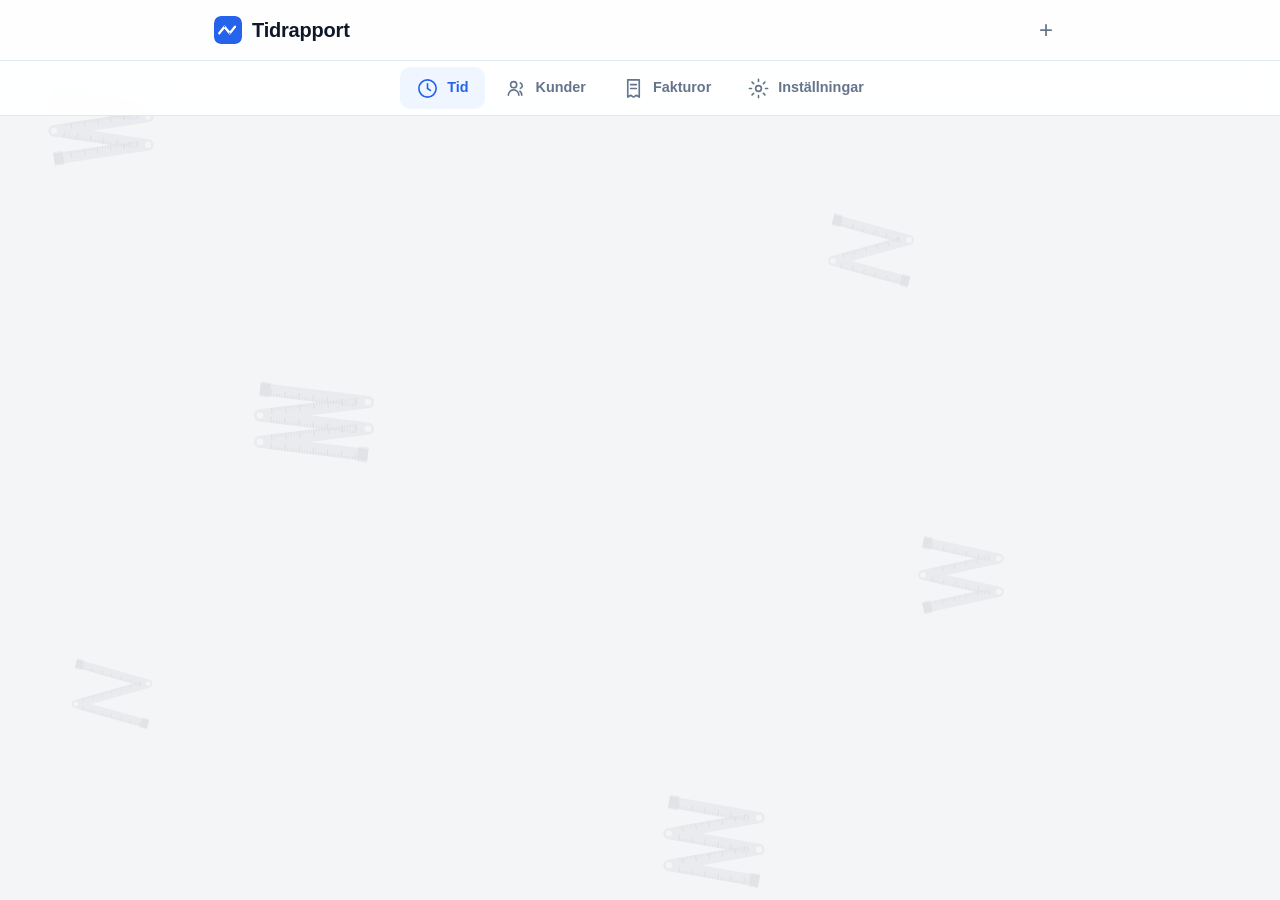
==== commit b2b87b58: "Demolage och levande demo pa marknadssidan Appen far ett demolage (?demo i adressen): js/demo.js see" ====
--- a/index.html
+++ b/index.html
@@ -64,9 +64,11 @@
 
 <div id="toast" class="toast no-print" hidden></div>
 
+<script src="js/demo.js"></script>
 <script src="js/store.js"></script>
 <script src="js/ui.js"></script>
 <script src="js/pdf.js"></script>
+<script src="js/drive.js"></script>
 <script src="js/view-time.js"></script>
 <script src="js/view-clients.js"></script>
 <script src="js/view-invoices.js"></script>
--- a/css/styles.css
+++ b/css/styles.css
@@ -767,6 +767,21 @@
   .invoice { padding: 40px; }
 }
 
+/* ---------- Demoläge ---------- */
+
+/* Tumstocksgul remsa under headern - samma i ljust och mörkt tema. */
+.demobar {
+  background: #f7c948;
+  color: #253045;
+  font-size: .9rem;
+  font-weight: 500;
+  text-align: center;
+  padding: 7px 16px;
+  border-bottom: 1px solid #b8871a;
+}
+
+.demobar a { color: inherit; font-weight: 650; }
+
 /* ---------- Utskrift ---------- */
 
 @media print {
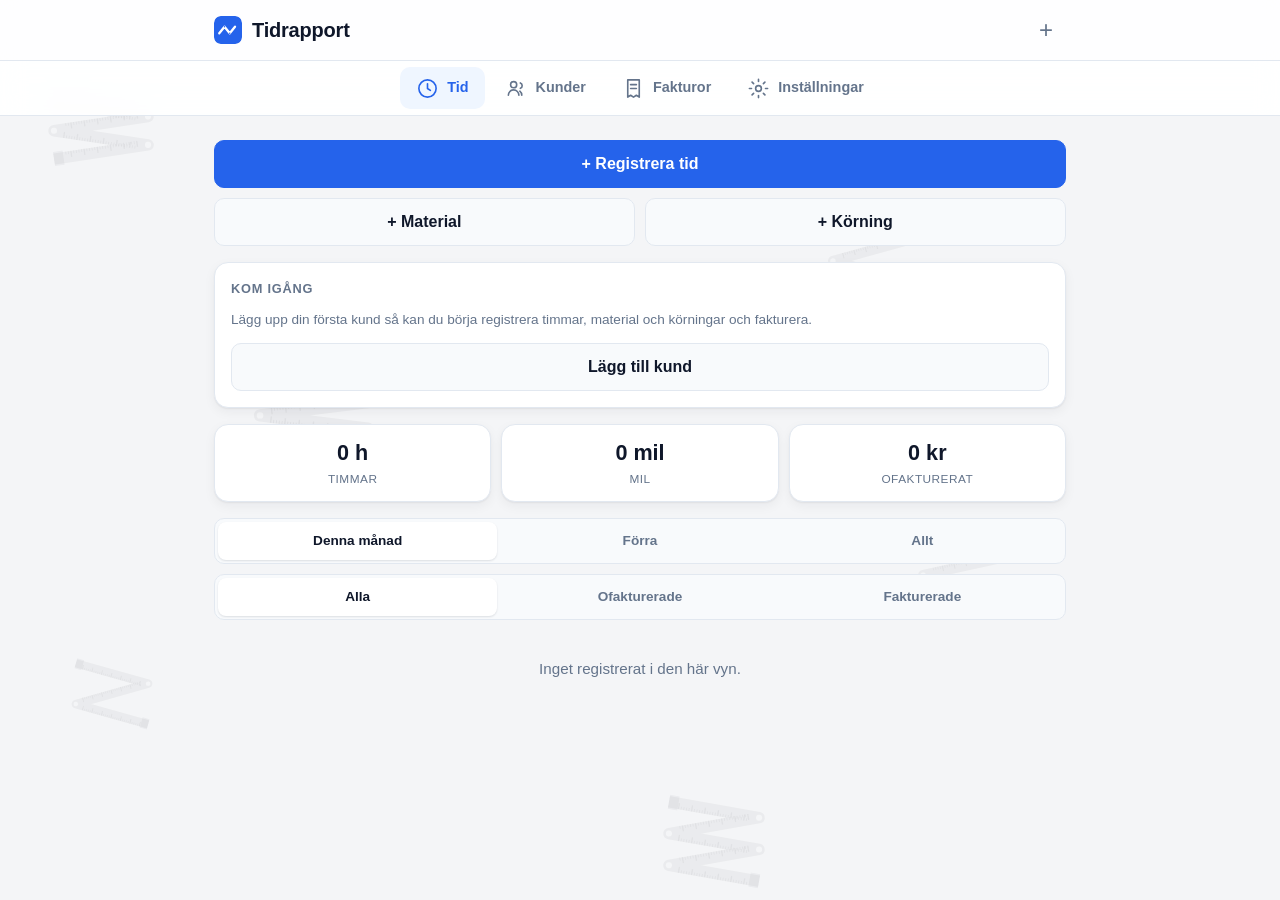
==== commit 520f3d16: "Delade jobb: bjud in en kollega att registrera tid och material Ett projekt kan delas med en kollega" ====
--- a/index.html
+++ b/index.html
@@ -69,6 +69,7 @@
 <script src="js/ui.js"></script>
 <script src="js/pdf.js"></script>
 <script src="js/drive.js"></script>
+<script src="js/share.js"></script>
 <script src="js/view-time.js"></script>
 <script src="js/view-clients.js"></script>
 <script src="js/view-invoices.js"></script>
--- a/css/styles.css
+++ b/css/styles.css
@@ -422,6 +422,8 @@
 .badge-ata { background: var(--warn-soft); color: var(--warn); border: 1px solid currentColor; }
 .badge-reverse { background: var(--surface-2); color: var(--muted); border: 1px solid currentColor; }
 .badge-rot { background: var(--ok-soft); color: var(--ok); }
+/* Delade jobb: vem som registrerat posten, eller att den hor till nagon annans jobb. */
+.badge-shared { background: var(--surface-2); color: var(--accent); border: 1px solid currentColor; }
 
 /* Forklarande ruta i appen - inte pa fakturan. */
 .notice {
@@ -434,6 +436,20 @@
 }
 .notice-ok { background: var(--ok-soft); border-color: var(--ok); }
 .notice-warn { background: var(--warn-soft); border-color: var(--warn); }
+.notice-info { background: var(--accent-soft); border-color: var(--accent); }
+
+/* Liten textknapp inne i en summeringsrad, t.ex. Ta bort pa en kollega. */
+.link-btn {
+  margin-left: 6px;
+  padding: 0;
+  border: 0;
+  background: none;
+  color: var(--danger);
+  font: inherit;
+  font-weight: 600;
+  text-decoration: underline;
+  cursor: pointer;
+}
 
 /* Kvittofotots tumnagel i formularen. */
 .photo-thumb {
